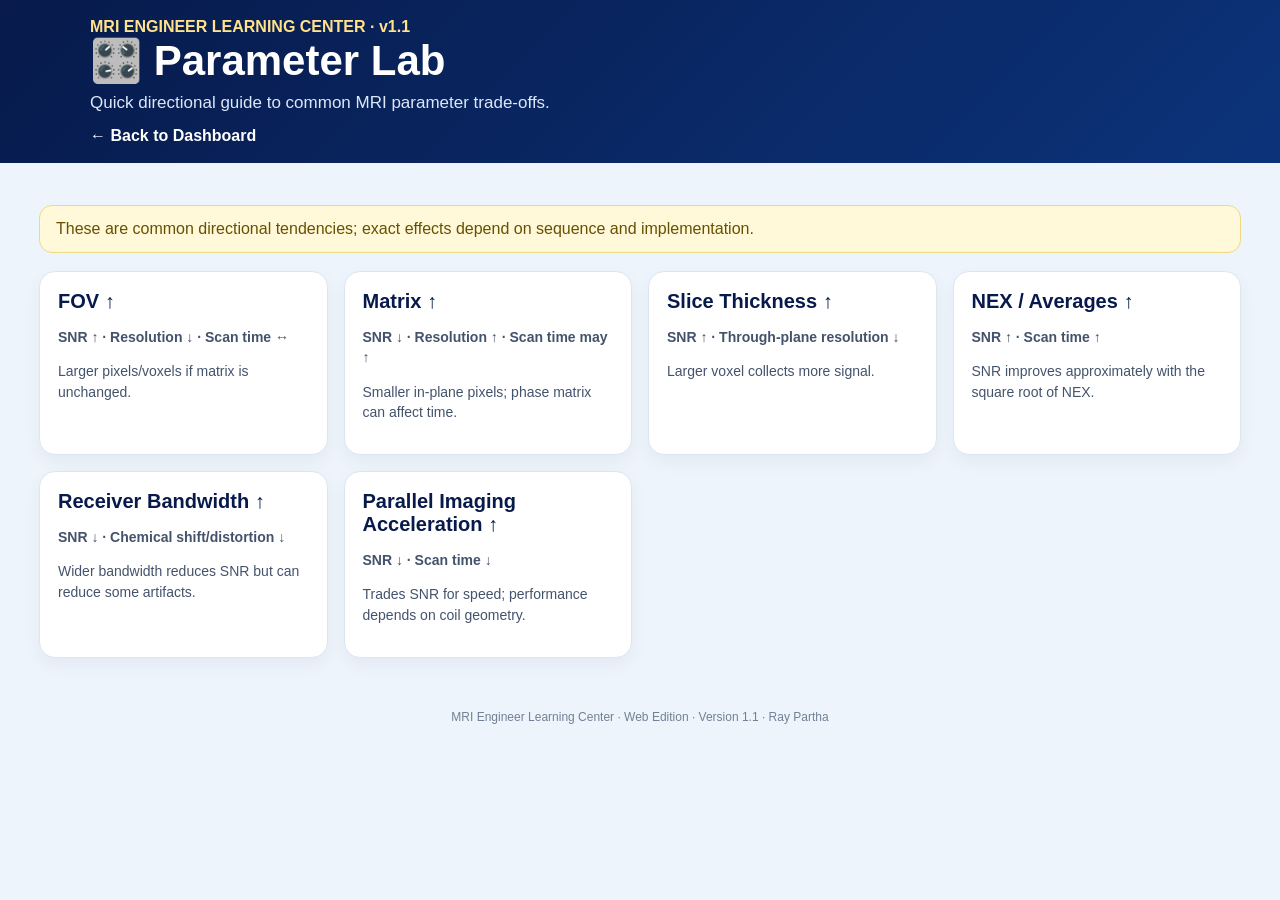
==== parameter-lab.html @ 2f1e5ff9 "Add files via upload" ====
<!doctype html><html><head><meta charset="utf-8"><meta name="viewport" content="width=device-width,initial-scale=1"><title>Parameter Lab</title><style>
:root{--navy:#071a4b;--blue:#0a4db8;--gold:#f3b61f;--bg:#eef4fb;--ink:#16213a;--muted:#64748b;--line:#dce6f3}
*{box-sizing:border-box}body{margin:0;background:var(--bg);color:var(--ink);font-family:-apple-system,BlinkMacSystemFont,"Segoe UI",Arial,sans-serif}
header{background:linear-gradient(135deg,var(--navy),#0c337a);color:white;padding:18px 24px}.wrap{max-width:1250px;margin:auto;padding:24px}
h1{font-size:42px;margin:0 0 8px}.sub{color:#dce8f8;font-size:17px}.back{display:inline-block;margin-top:14px;color:white;text-decoration:none;font-weight:800}
.grid{display:grid;grid-template-columns:repeat(auto-fit,minmax(280px,1fr));gap:16px}.card{background:white;border:1px solid var(--line);border-radius:16px;padding:18px;box-shadow:0 7px 18px #071a4b0c}
.card h2{font-size:20px;color:var(--navy);margin:0 0 10px}.card h3{font-size:13px;color:var(--blue);margin:14px 0 5px;text-transform:uppercase}.card p,.card li{font-size:14px;line-height:1.45;color:#44536c}.card ul{padding-left:19px;margin:5px 0}
.btn{display:inline-block;margin:8px 5px 0 0;padding:9px 11px;border-radius:9px;background:#edf4ff;color:var(--blue);text-decoration:none;font-weight:800;font-size:13px}
.note{background:#fff8d9;border:1px solid #efd982;border-radius:13px;padding:14px 16px;margin:18px 0;color:#675000}footer{text-align:center;padding:28px;color:#718096;font-size:12px}
</style></head><body><header><div style="max-width:1100px;margin:auto"><div style="color:#ffe28a;font-weight:800">MRI ENGINEER LEARNING CENTER · v1.1</div><h1>🎛️ Parameter Lab</h1><div class="sub">Quick directional guide to common MRI parameter trade-offs.</div><a class="back" href="index.html">← Back to Dashboard</a></div></header><main class="wrap"><div class="note">These are common directional tendencies; exact effects depend on sequence and implementation.</div><div class="grid">
<article class="card"><h2>FOV ↑</h2><p><b>SNR ↑ · Resolution ↓ · Scan time ↔</b></p><p>Larger pixels/voxels if matrix is unchanged.</p></article>
<article class="card"><h2>Matrix ↑</h2><p><b>SNR ↓ · Resolution ↑ · Scan time may ↑</b></p><p>Smaller in-plane pixels; phase matrix can affect time.</p></article>
<article class="card"><h2>Slice Thickness ↑</h2><p><b>SNR ↑ · Through-plane resolution ↓</b></p><p>Larger voxel collects more signal.</p></article>
<article class="card"><h2>NEX / Averages ↑</h2><p><b>SNR ↑ · Scan time ↑</b></p><p>SNR improves approximately with the square root of NEX.</p></article>
<article class="card"><h2>Receiver Bandwidth ↑</h2><p><b>SNR ↓ · Chemical shift/distortion ↓</b></p><p>Wider bandwidth reduces SNR but can reduce some artifacts.</p></article>
<article class="card"><h2>Parallel Imaging Acceleration ↑</h2><p><b>SNR ↓ · Scan time ↓</b></p><p>Trades SNR for speed; performance depends on coil geometry.</p></article>
</div></main><footer>MRI Engineer Learning Center · Web Edition · Version 1.1 · Ray Partha</footer></body></html>
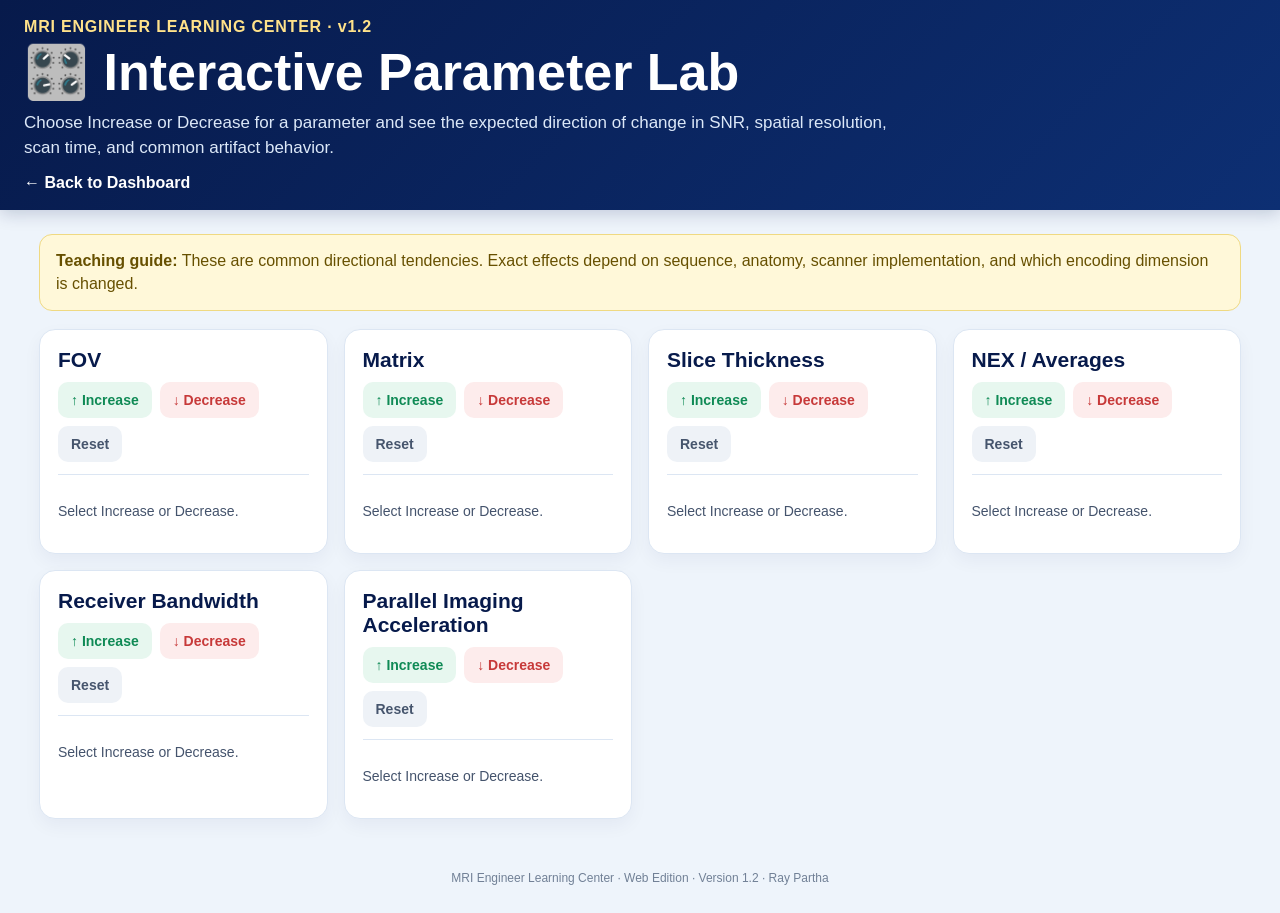
==== commit 4e482f04: "Add files via upload" ====
--- a/parameter-lab.html
+++ b/parameter-lab.html
@@ -1,17 +1,123 @@
-<!doctype html><html><head><meta charset="utf-8"><meta name="viewport" content="width=device-width,initial-scale=1"><title>Parameter Lab</title><style>
-:root{--navy:#071a4b;--blue:#0a4db8;--gold:#f3b61f;--bg:#eef4fb;--ink:#16213a;--muted:#64748b;--line:#dce6f3}
-*{box-sizing:border-box}body{margin:0;background:var(--bg);color:var(--ink);font-family:-apple-system,BlinkMacSystemFont,"Segoe UI",Arial,sans-serif}
-header{background:linear-gradient(135deg,var(--navy),#0c337a);color:white;padding:18px 24px}.wrap{max-width:1250px;margin:auto;padding:24px}
-h1{font-size:42px;margin:0 0 8px}.sub{color:#dce8f8;font-size:17px}.back{display:inline-block;margin-top:14px;color:white;text-decoration:none;font-weight:800}
-.grid{display:grid;grid-template-columns:repeat(auto-fit,minmax(280px,1fr));gap:16px}.card{background:white;border:1px solid var(--line);border-radius:16px;padding:18px;box-shadow:0 7px 18px #071a4b0c}
-.card h2{font-size:20px;color:var(--navy);margin:0 0 10px}.card h3{font-size:13px;color:var(--blue);margin:14px 0 5px;text-transform:uppercase}.card p,.card li{font-size:14px;line-height:1.45;color:#44536c}.card ul{padding-left:19px;margin:5px 0}
-.btn{display:inline-block;margin:8px 5px 0 0;padding:9px 11px;border-radius:9px;background:#edf4ff;color:var(--blue);text-decoration:none;font-weight:800;font-size:13px}
-.note{background:#fff8d9;border:1px solid #efd982;border-radius:13px;padding:14px 16px;margin:18px 0;color:#675000}footer{text-align:center;padding:28px;color:#718096;font-size:12px}
-</style></head><body><header><div style="max-width:1100px;margin:auto"><div style="color:#ffe28a;font-weight:800">MRI ENGINEER LEARNING CENTER · v1.1</div><h1>🎛️ Parameter Lab</h1><div class="sub">Quick directional guide to common MRI parameter trade-offs.</div><a class="back" href="index.html">← Back to Dashboard</a></div></header><main class="wrap"><div class="note">These are common directional tendencies; exact effects depend on sequence and implementation.</div><div class="grid">
-<article class="card"><h2>FOV ↑</h2><p><b>SNR ↑ · Resolution ↓ · Scan time ↔</b></p><p>Larger pixels/voxels if matrix is unchanged.</p></article>
-<article class="card"><h2>Matrix ↑</h2><p><b>SNR ↓ · Resolution ↑ · Scan time may ↑</b></p><p>Smaller in-plane pixels; phase matrix can affect time.</p></article>
-<article class="card"><h2>Slice Thickness ↑</h2><p><b>SNR ↑ · Through-plane resolution ↓</b></p><p>Larger voxel collects more signal.</p></article>
-<article class="card"><h2>NEX / Averages ↑</h2><p><b>SNR ↑ · Scan time ↑</b></p><p>SNR improves approximately with the square root of NEX.</p></article>
-<article class="card"><h2>Receiver Bandwidth ↑</h2><p><b>SNR ↓ · Chemical shift/distortion ↓</b></p><p>Wider bandwidth reduces SNR but can reduce some artifacts.</p></article>
-<article class="card"><h2>Parallel Imaging Acceleration ↑</h2><p><b>SNR ↓ · Scan time ↓</b></p><p>Trades SNR for speed; performance depends on coil geometry.</p></article>
-</div></main><footer>MRI Engineer Learning Center · Web Edition · Version 1.1 · Ray Partha</footer></body></html>+<!doctype html><html><head><meta charset="utf-8"><meta name="viewport" content="width=device-width,initial-scale=1">
+<title>Parameter Lab — MRI Engineer Learning Center</title>
+<style>
+:root{
+  --navy:#071a4b;--navy2:#0d2f73;--blue:#0a4db8;--cyan:#2db4e8;--gold:#f3b61f;
+  --bg:#eef4fb;--ink:#16213a;--muted:#64748b;--line:#dce6f3;--white:#fff;
+  --green:#0f8a55;--red:#c73939;--orange:#cc7a00;
+}
+*{box-sizing:border-box}
+body{margin:0;background:var(--bg);color:var(--ink);font-family:-apple-system,BlinkMacSystemFont,"Segoe UI",Roboto,Arial,sans-serif}
+header{background:linear-gradient(135deg,var(--navy),var(--navy2));color:white;padding:18px 24px;box-shadow:0 4px 16px #001a4d30}
+.head{max-width:1250px;margin:auto}
+.kicker{color:#ffe28a;font-weight:850;letter-spacing:.8px}
+h1{font-size:clamp(34px,5vw,52px);margin:6px 0 8px}
+.sub{font-size:17px;color:#dce8f8;line-height:1.45;max-width:900px}
+.back{display:inline-block;margin-top:14px;color:white;text-decoration:none;font-weight:850}
+.wrap{max-width:1250px;margin:auto;padding:24px}
+.note{background:#fff8d9;border:1px solid #efd982;border-radius:13px;padding:14px 16px;margin:0 0 18px;color:#675000;line-height:1.45}
+.grid{display:grid;grid-template-columns:repeat(auto-fit,minmax(270px,1fr));gap:16px}
+.card{background:white;border:1px solid var(--line);border-radius:16px;padding:18px;box-shadow:0 7px 18px #071a4b0c}
+.card h2{margin:0 0 10px;color:var(--navy);font-size:21px}
+.card h3{font-size:13px;text-transform:uppercase;color:var(--blue);letter-spacing:.5px;margin:14px 0 6px}
+.card p,.card li{font-size:14px;line-height:1.45;color:#44536c}
+.btn{display:inline-block;padding:9px 12px;border-radius:9px;background:#edf4ff;color:var(--blue);text-decoration:none;font-weight:800;font-size:13px;margin:5px 5px 0 0;border:1px solid #d6e5f6}
+.choice{display:flex;gap:8px;flex-wrap:wrap;margin:10px 0}
+.choice button{border:0;border-radius:10px;padding:10px 13px;font-weight:850;cursor:pointer;font-size:14px}
+.up{background:#e7f7ef;color:var(--green)}
+.down{background:#fdecec;color:var(--red)}
+.reset{background:#eef2f7;color:#46556d}
+.result{margin-top:12px;border-top:1px solid var(--line);padding-top:12px}
+.metric{display:inline-block;padding:7px 9px;border-radius:8px;margin:4px 4px 0 0;font-weight:800;font-size:13px;background:#f3f6fa}
+.good{color:var(--green)}.bad{color:var(--red)}.neutral{color:#59677d}.warn{color:var(--orange)}
+.flow{display:none;margin-top:16px}
+.flow.active{display:block}
+.steps{display:grid;grid-template-columns:repeat(auto-fit,minmax(220px,1fr));gap:14px}
+.step{background:#fff;border:1px solid var(--line);border-radius:14px;padding:16px}
+.stepnum{width:30px;height:30px;border-radius:50%;display:flex;align-items:center;justify-content:center;background:var(--blue);color:#fff;font-weight:900;margin-bottom:10px}
+.bigchoice{display:grid;grid-template-columns:repeat(auto-fit,minmax(220px,1fr));gap:12px}
+.bigchoice button{background:white;border:1px solid var(--line);border-radius:14px;padding:16px;text-align:left;cursor:pointer;box-shadow:0 4px 12px #071a4b0a}
+.bigchoice button:hover{border-color:#9fbce5;background:#fbfdff}
+.bigchoice b{display:block;color:var(--navy);font-size:17px;margin-bottom:5px}
+footer{text-align:center;padding:28px;color:#718096;font-size:12px}
+@media(max-width:650px){.wrap{padding:14px}}
+</style>
+</head><body>
+<header><div class="head"><div class="kicker">MRI ENGINEER LEARNING CENTER · v1.2</div>
+<h1>🎛️ Interactive Parameter Lab</h1>
+<div class="sub">Choose Increase or Decrease for a parameter and see the expected direction of change in SNR, spatial resolution, scan time, and common artifact behavior.</div>
+<a class="back" href="index.html">← Back to Dashboard</a></div></header>
+<main class="wrap">
+<div class="note"><b>Teaching guide:</b> These are common directional tendencies. Exact effects depend on sequence, anatomy, scanner implementation, and which encoding dimension is changed.</div>
+<div class="grid">
+    <article class="card">
+      <h2>FOV</h2>
+      <div class="choice">
+        <button class="up" onclick="showParam(0,'up')">↑ Increase</button>
+        <button class="down" onclick="showParam(0,'down')">↓ Decrease</button>
+        <button class="reset" onclick="clearParam(0)">Reset</button>
+      </div>
+      <div id="param-0" class="result"><p>Select Increase or Decrease.</p></div>
+    </article>
+    <article class="card">
+      <h2>Matrix</h2>
+      <div class="choice">
+        <button class="up" onclick="showParam(1,'up')">↑ Increase</button>
+        <button class="down" onclick="showParam(1,'down')">↓ Decrease</button>
+        <button class="reset" onclick="clearParam(1)">Reset</button>
+      </div>
+      <div id="param-1" class="result"><p>Select Increase or Decrease.</p></div>
+    </article>
+    <article class="card">
+      <h2>Slice Thickness</h2>
+      <div class="choice">
+        <button class="up" onclick="showParam(2,'up')">↑ Increase</button>
+        <button class="down" onclick="showParam(2,'down')">↓ Decrease</button>
+        <button class="reset" onclick="clearParam(2)">Reset</button>
+      </div>
+      <div id="param-2" class="result"><p>Select Increase or Decrease.</p></div>
+    </article>
+    <article class="card">
+      <h2>NEX / Averages</h2>
+      <div class="choice">
+        <button class="up" onclick="showParam(3,'up')">↑ Increase</button>
+        <button class="down" onclick="showParam(3,'down')">↓ Decrease</button>
+        <button class="reset" onclick="clearParam(3)">Reset</button>
+      </div>
+      <div id="param-3" class="result"><p>Select Increase or Decrease.</p></div>
+    </article>
+    <article class="card">
+      <h2>Receiver Bandwidth</h2>
+      <div class="choice">
+        <button class="up" onclick="showParam(4,'up')">↑ Increase</button>
+        <button class="down" onclick="showParam(4,'down')">↓ Decrease</button>
+        <button class="reset" onclick="clearParam(4)">Reset</button>
+      </div>
+      <div id="param-4" class="result"><p>Select Increase or Decrease.</p></div>
+    </article>
+    <article class="card">
+      <h2>Parallel Imaging Acceleration</h2>
+      <div class="choice">
+        <button class="up" onclick="showParam(5,'up')">↑ Increase</button>
+        <button class="down" onclick="showParam(5,'down')">↓ Decrease</button>
+        <button class="reset" onclick="clearParam(5)">Reset</button>
+      </div>
+      <div id="param-5" class="result"><p>Select Increase or Decrease.</p></div>
+    </article></div>
+</main>
+<script>
+const DATA=[{"name": "FOV", "up": {"snr": "↑", "res": "↓", "time": "↔", "artifact": "Wrap risk ↓", "note": "With matrix unchanged, larger FOV makes larger pixels/voxels: more signal, less spatial detail."}, "down": {"snr": "↓", "res": "↑", "time": "↔", "artifact": "Wrap risk ↑", "note": "Smaller FOV improves in-plane detail but reduces voxel signal and can increase aliasing risk."}}, {"name": "Matrix", "up": {"snr": "↓", "res": "↑", "time": "May ↑", "artifact": "Pixelation ↓", "note": "Smaller pixels improve detail. Increasing phase matrix commonly increases scan time."}, "down": {"snr": "↑", "res": "↓", "time": "May ↓", "artifact": "Pixelation ↑", "note": "Larger pixels improve signal and may shorten the scan, but reduce spatial detail."}}, {"name": "Slice Thickness", "up": {"snr": "↑", "res": "↓", "time": "Usually ↔", "artifact": "Partial volume ↑", "note": "A thicker slice contains more spins and more signal, at the expense of through-plane detail."}, "down": {"snr": "↓", "res": "↑", "time": "May ↑", "artifact": "Partial volume ↓", "note": "Thinner slices improve through-plane resolution but reduce SNR; coverage may require more slices."}}, {"name": "NEX / Averages", "up": {"snr": "↑", "res": "↔", "time": "↑", "artifact": "Random noise ↓", "note": "SNR improves approximately with the square root of NEX; scan time rises roughly in proportion to NEX."}, "down": {"snr": "↓", "res": "↔", "time": "↓", "artifact": "Random noise ↑", "note": "Lower NEX shortens the scan but gives up SNR."}}, {"name": "Receiver Bandwidth", "up": {"snr": "↓", "res": "↔", "time": "May ↓", "artifact": "Chemical shift/distortion ↓", "note": "Higher bandwidth reduces SNR but can reduce chemical shift, distortion, and minimum TE."}, "down": {"snr": "↑", "res": "↔", "time": "May ↑", "artifact": "Chemical shift/distortion ↑", "note": "Lower bandwidth increases SNR but can increase chemical shift and susceptibility-related distortion."}}, {"name": "Parallel Imaging Acceleration", "up": {"snr": "↓", "res": "Usually ↔", "time": "↓", "artifact": "Reconstruction sensitivity ↑", "note": "Higher acceleration shortens the scan, but SNR falls and coil geometry/reconstruction become more important."}, "down": {"snr": "↑", "res": "Usually ↔", "time": "↑", "artifact": "Reconstruction sensitivity ↓", "note": "Lower acceleration gives back SNR and robustness but increases scan time."}}];
+function cls(v){if(v.includes('↑'))return 'good'; if(v.includes('↓'))return 'bad'; if(v.includes('May'))return 'warn'; return 'neutral';}
+function showParam(i,dir){
+ const d=DATA[i][dir]; const word=dir==='up'?'Increase':'Decrease';
+ document.getElementById('param-'+i).innerHTML=
+ `<h3>${word} ${DATA[i].name}</h3>
+ <span class="metric ${cls(d.snr)}">SNR ${d.snr}</span>
+ <span class="metric ${cls(d.res)}">Resolution ${d.res}</span>
+ <span class="metric ${cls(d.time)}">Scan Time ${d.time}</span>
+ <span class="metric neutral">${d.artifact}</span>
+ <p>${d.note}</p>`;
+}
+function clearParam(i){document.getElementById('param-'+i).innerHTML='<p>Select Increase or Decrease.</p>';}
+</script>
+<footer>MRI Engineer Learning Center · Web Edition · Version 1.2 · Ray Partha</footer></body></html>
